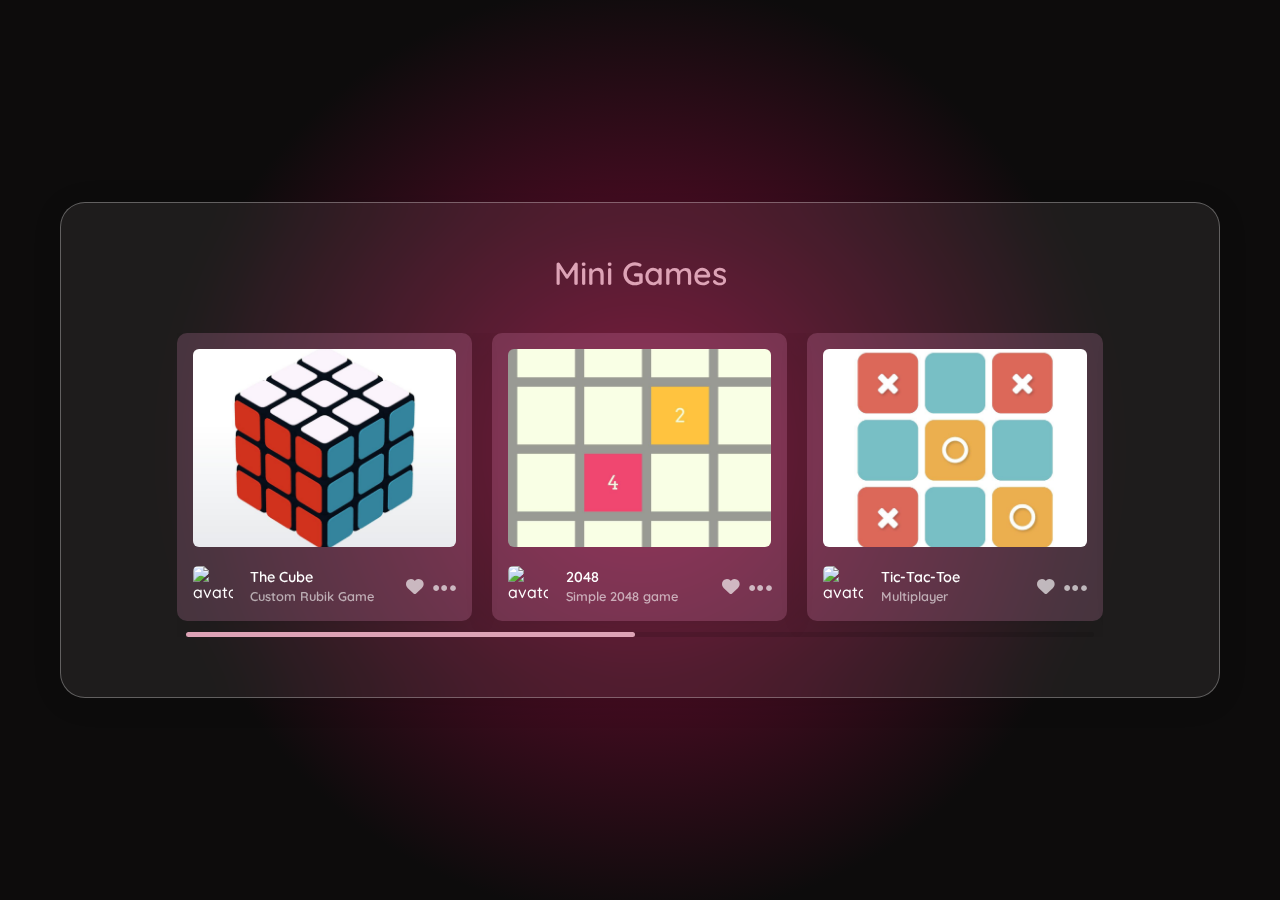
==== index.html @ 0a88c2ac "Update index.html" ====
<!DOCTYPE html>
<html lang="en">

<head>
  <meta charset="UTF-8" />
  <meta name="viewport" content="viewport-fit=cover, width=device-width, initial-scale=1.0, minimum-scale=1.0, maximum-scale=2.0" />
  <title>Xelcio Mini Games</title>
  <meta name="robots" content="index, follow, archieve" />
  <meta name="keywords" content="xelcio, mini game, xelciolous, games" />
  <meta name="description" content="Fun and Free to Play Mini Games, Hope you enjoy the games!" />
  <link rel="icon" id="favIcon" type="image/png" href="https://www.svgrepo.com/show/132026/home.svg" />
  <link rel="mask-icon" id="appleFaviIcon" href="https://www.svgrepo.com/show/132026/home.svg" />
  <link rel="stylesheet" href="styling.css" />
  <link rel="stylesheet" href="https://cdnjs.cloudflare.com/ajax/libs/font-awesome/6.4.2/css/all.min.css" />
  <link rel="stylesheet" href="https://cdn.jsdelivr.net/npm/swiper@10/swiper-bundle.min.css" />
  <script src="https://cdn.jsdelivr.net/npm/swiper@10/swiper-bundle.min.js"></script>
  <style>
    .loader {
      border: 16px solid #f3f3f3;
      border-radius: 50%;
      border-top: 16px solid #3498db;
      width: 120px;
      height: 120px;
      -webkit-animation: spin 2s linear infinite; /* Safari */
      animation: spin 2s linear infinite;
      position: fixed;
      top: 50%;
      left: 50%;
      margin-top: -60px; /* Sesuaikan dengan setengah dari tinggi loader */
      margin-left: -60px; /* Sesuaikan dengan setengah dari lebar loader */
      z-index: 9999; /* Menempatkan loader di atas konten lain */
      display: none; /* Mulai dengan menyembunyikan loader */
    }
  
    @-webkit-keyframes spin {
      0% { -webkit-transform: rotate(0deg); }
      100% { -webkit-transform: rotate(360deg); }
    }
  
    @keyframes spin {
      0% { transform: rotate(0deg); }
      100% { transform: rotate(360deg); }
    }
  </style>
  
</head>

<body>
  <div id="loader" class="loader"></div>
  <section>
    <div class="recipe-container">
      <h1>Mini Games</h1>
      <div class="swiper">
        <div class="swiper-wrapper">
          <div class="swiper-slide post">
            <img class="post-img" src="/src/rubik-preview.jpeg" alt="Rubik" />

            <div class="post-body">
              <img class="post-avatar" src="https://raw.githubusercontent.com/XELCIO/personal/main/games/the-cube-master/assets/icons/android-chrome-192x192.png" alt="avatar" />
              <div class="post-detail">
                <h2 class="post-name" onclick="redirectToCube()">The Cube</h2>
                <p class="post-author">Custom Rubik Game</p>
              </div>

              <div class="post-actions">
                <a class="post-like" href="javascript:void(0)"><i class="fas fa-heart"></i></a>
                <button class="post-actions-controller" data-target="post1" aria-controls="post-actions-content" aria-expanded="false">
                  <i class="fa-solid fa-ellipsis fa-2xl"></i>
                </button>
                <div class="post-actions-content" id="post1" data-visible="false" aria-hidden="true">
                  <ul role="list" class="grid-flow" data-spacing="small">
                    <li onclick="redirectToCube()">
                      <a class="post-actions-link" href="/games/the-cube-master/index.html">
                        <i class="fa-solid fa-gamepad"></i>
                        <span>Play</span>
                      </a>
                    </li>
                    <li>
                      <a class="post-actions-link" href="https://t.me/Xelcio">
                        <i class="fa-solid fa-message"></i>
                        <span>Report Bug/Error</span>
                      </a>
                    </li>
                    <li>
                      <a class="post-actions-link" href="https://heylink.me/xelcio/">
                        <i class="fa-solid fa-user-plus"></i>
                        <span>Follow my socials</span>
                      </a>
                    </li>
                  </ul>
                </div>
              </div>
            </div>
          </div>

          <div class="swiper-slide post">
            <img class="post-img" src="/src/2048-preview.jpeg" alt="2048"/>

            <div class="post-body">
              <img class="post-avatar" src="https://i.pinimg.com/564x/13/f5/0c/13f50c80a451c7d070d4f2d8f59843c3.jpg" alt="avatar" />
              <div class="post-detail">
                <h2 class="post-name" onclick="redirectTo2048()">2048</h2>
                <p class="post-author">Simple 2048 game</p>
              </div>

              <div class="post-actions">
                <a class="post-like" href="javascript:void(0)"><i class="fas fa-heart"></i></a>
                <button class="post-actions-controller" data-target="post2" aria-controls="post-actions-content" aria-expanded="false">
                  <i class="fa-solid fa-ellipsis fa-2xl"></i>
                </button>
                <div class="post-actions-content" id="post2" data-visible="false" aria-hidden="true">
                  <ul role="list" class="grid-flow" data-spacing="small">
                    <li onclick="redirectTo2048()">
                      <a class="post-actions-link" href="/games/2048/index.html">
                        <i class="fa-solid fa-gamepad"></i>
                        <span>Play</span>
                      </a>
                    </li>
                    <li>
                      <a class="post-actions-link" href="https://t.me/Xelcio">
                        <i class="fa-solid fa-message"></i>
                        <span>Report Bug/Error</span>
                      </a>
                    </li>
                    <li>
                      <a class="post-actions-link" href="https://heylink.me/xelcio/">
                        <i class="fa-solid fa-user-plus"></i>
                        <span>Follow my socials</span>
                      </a>
                    </li>
                  </ul>
                </div>
              </div>
            </div>
          </div>

          <div class="swiper-slide post">
            <img class="post-img" src="/src/ttc-preview.jpeg" alt="TicTacToe"/>

            <div class="post-body">
              <img class="post-avatar" src="https://www.svgrepo.com/show/288296/tic-tac-toe.svg" alt="avatar" />
              <div class="post-detail">
                <h2 class="post-name" onclick="redirectToTicTacToe()">Tic-Tac-Toe</h2>
                <p class="post-author">Multiplayer</p>
              </div>

              <div class="post-actions">
                <a class="post-like" href="javascript:void(0)"><i class="fas fa-heart"></i></a>
                <button class="post-actions-controller" data-target="post3" aria-controls="post-actions-content" aria-expanded="false">
                  <i class="fa-solid fa-ellipsis fa-2xl"></i>
                </button>
                <div class="post-actions-content" id="post3" data-visible="false" aria-hidden="true">
                  <ul role="list" class="grid-flow" data-spacing="small">
                    <li onclick="redirectToTicTacToe()">
                      <a class="post-actions-link" href="/games/tic-tac-toe/index.html">
                        <i class="fa-solid fa-gamepad"></i>
                        <span>Play</span>
                      </a>
                    </li>
                    <li>
                      <a class="post-actions-link" href="https://t.me/Xelcio">
                        <i class="fa-solid fa-message"></i>
                        <span>Report Bug/Error</span>
                      </a>
                    </li>
                    <li>
                      <a class="post-actions-link" href="https://heylink.me/xelcio/">
                        <i class="fa-solid fa-user-plus"></i>
                        <span>Follow my socials</span>
                      </a>
                    </li>
                  </ul>
                </div>
              </div>
            </div>
          </div>

          <div class="swiper-slide post">
            <img class="post-img" src="/src/sdk-preview.jpeg" alt="Sudoku" />

            <div class="post-body">
              <img class="post-avatar" src="https://www.svgrepo.com/show/210347/sudoku.svg" alt="avatar" />
              <div class="post-detail">
                <h2 class="post-name" onclick="redirectToSudoku()">Sudoku</h2>
                <p class="post-author">Intermediate level</p>
              </div>

              <div class="post-actions">
                <a class="post-like" href="javascript:void(0)"><i class="fas fa-heart"></i></a>
                <button class="post-actions-controller" data-target="post4" aria-controls="post-actions-content" aria-expanded="false">
                  <i class="fa-solid fa-ellipsis fa-2xl"></i>
                </button>
                <div class="post-actions-content" id="post4" data-visible="false" aria-hidden="true">
                  <ul role="list" class="grid-flow" data-spacing="small">
                    <li onclick="redirectToSudoku()">
                      <a class="post-actions-link" href="/games/sudoku/index.html">
                        <i class="fa-solid fa-gamepad"></i>
                        <span>Play</span>
                      </a>
                    </li>
                    <li>
                      <a class="post-actions-link" href="https://t.me/Xelcio">
                        <i class="fa-solid fa-message"></i>
                        <span>Report Bug/Error</span>
                      </a>
                    </li>
                    <li>
                      <a class="post-actions-link" href="https://heylink.me/xelcio/">
                        <i class="fa-solid fa-user-plus"></i>
                        <span>Follow my socials</span>
                      </a>
                    </li>
                  </ul>
                </div>
              </div>
            </div>
          </div>

          <div class="swiper-slide post">
            <img class="post-img" src="/src/tower-preview.jpeg" alt="Tower"/>

            <div class="post-body">
              <img class="post-avatar" src="https://www.svgrepo.com/show/476763/stack.svg" alt="avatar" />
              <div class="post-detail">
                <h2 class="post-name" onclick="redirectToTowerBlock()">Tower Block</h2>
                <p class="post-author">Endless tower block</p>
              </div>

              <div class="post-actions">
                <a class="post-like" href="javascript:void(0)"><i class="fas fa-heart"></i></a>
                <button class="post-actions-controller" data-target="post5" aria-controls="post-actions-content" aria-expanded="false">
                  <i class="fa-solid fa-ellipsis fa-2xl"></i>
                </button>
                <div class="post-actions-content" id="post5" data-visible="false" aria-hidden="true">
                  <ul role="list" class="grid-flow" data-spacing="small">
                    <li onclick="redirectToTowerBlock()">
                      <a class="post-actions-link" href="/games/tower-block/index.html">
                        <i class="fa-solid fa-gamepad"></i>
                        <span>Play</span>
                      </a>
                    </li>
                    <li>
                      <a class="post-actions-link" href="https://t.me/Xelcio">
                        <i class="fa-solid fa-message"></i>
                        <span>Report Bug/Error</span>
                      </a>
                    </li>
                    <li>
                      <a class="post-actions-link" href="https://heylink.me/xelcio/">
                        <i class="fa-solid fa-user-plus"></i>
                        <span>Follow my socials</span>
                      </a>
                    </li>
                  </ul>
                </div>
              </div>
            </div>
          </div>

          <div class="swiper-slide post">
            <img class="post-img" src="/src/places-preview.jpeg" alt="Xelcio"/>

            <div class="post-body">
              <img class="post-avatar" src="/src/xelcio.jpeg" alt="avatar" />
              <div class="post-detail">
                <h2 class="post-name" onclick="redirectToSliders()">Xelcio</h2>
                <p class="post-author">Places</p>
              </div>

              <div class="post-actions">
                <a class="post-like" href="javascript:void(0)"><i class="fas fa-heart"></i></a>
                <button class="post-actions-controller" data-target="post6" aria-controls="post-actions-content" aria-expanded="false">
                  <i class="fa-solid fa-ellipsis fa-2xl"></i>
                </button>
                <div class="post-actions-content" id="post6" data-visible="false" aria-hidden="true">
                  <ul role="list" class="grid-flow" data-spacing="small">
                    <li  onclick="redirectToSliders()">
                      <a class="post-actions-link" href="/others/sliders/index.html">
                        <i class="fa-solid fa-gamepad"></i>
                        <span>Play</span>
                      </a>
                    </li>
                    <li>
                      <a class="post-actions-link" href="https://t.me/Xelcio">
                        <i class="fa-solid fa-message"></i>
                        <span>Report Bug/Error</span>
                      </a>
                    </li>
                    <li>
                      <a class="post-actions-link" href="https://heylink.me/xelcio/">
                        <i class="fa-solid fa-user-plus"></i>
                        <span>Follow my socials</span>
                      </a>
                    </li>
                  </ul>
                </div>
              </div>
            </div>
          </div>
        </div>
        <div class="swiper-scrollbar"></div>
      </div>
    </div>
  </section>
  <script>
    function redirectToCube() {
      window.location.href = '/games/the-cube-master/index.html';
    }

    function redirectTo2048() {
      window.location.href = '/games/2048/index.html';
    }

    function redirectToSudoku() {
      window.location.href = '/games/sudoku/index.html';
    }

    function redirectToTetris() {
      window.location.href = '/games/tetris/index.html';
    }

    function redirectToTicTacToe() {
      window.location.href = '/games/tic-tac-toe/index.html';
    }

    function redirectToTowerBlock() {
      window.location.href = '/games/tower-block/index.html';
    }

    function redirectToSliders() {
      window.location.href = '/others/sliders/index.html';
    }
  </script>
  <script>
    // Menampilkan loader saat pengguna berpindah halaman
    document.addEventListener('DOMContentLoaded', function () {
      document.body.classList.add('loading');
    });
  
    // Menyembunyikan loader saat konten halaman selesai dimuat
    window.addEventListener('load', function () {
      document.body.classList.remove('loading');
    });
  </script>  
  <script src="control.js"></script>
</body>

</html>
---- styling.css ----
@import url("https://fonts.googleapis.com/css2?family=Quicksand:wght@300;400;500;600&family=Roboto:wght@500;700&display=swap");

:root {
  --clr-text: hsl(0, 0%, 100%);
}

* {
  box-sizing: border-box;
  padding: 0;
  margin: 0;
  font-family: "Quicksand", sans-serif;
}

body {
  display: flex;
  justify-content: center;
  align-items: center;
  background: rgba(13, 12, 12, 1);
  background: radial-gradient(
    circle,
    rgba(115, 12, 50, 1) 5%,
    rgba(13, 12, 12, 1) 60%
  );
  min-height: 100vh;
}

section {
  display: flex;
  flex-direction: column;
  justify-content: center;
  align-items: center;
  width: 100%;
  padding: 60px;
}

.recipe-container {
  background: rgba(189, 181, 181, 0.1);
  box-shadow: 0 4px 30px rgba(0, 0, 0, 0.1);
  backdrop-filter: blur(20px);
  -webkit-backdrop-filter: blur(20px);
  border: 1px solid rgba(255, 255, 255, 0.3);
  border-radius: 25px;
  padding: 30px 0;
  width: min(1200px, 100%);
}

.recipe-container h1 {
  font-size: 2rem;
  font-weight: 600;
  text-align: center;
  color: #dda3b6;
  margin: 20px 0 40px;
}

.swiper {
  width: 80%;
  height: 100%;
  margin-bottom: 30px;
}

.swiper-scrollbar {
  --swiper-scrollbar-bottom: 0;
  --swiper-scrollbar-drag-bg-color: #dda3b6;
  --swiper-scrollbar-size: 5px;
}

.post {
  max-width: 400px;
  font-size: 1rem;
  font-weight: 500;
  color: var(--clr-text);
  background: rgba(236, 149, 200, 0.2);
  box-shadow: 0 4px 30px rgba(0, 0, 0, 0.1);
  border-radius: 10px;
  padding: 16px 16px 0;
  margin-bottom: 16px;
}

.post-detail {
  margin-left: 10px;
}

.post-img {
  width: 100%;
  max-width: 400px;
  object-fit: cover;
  overflow: hidden;
  aspect-ratio: 4/3;
  border-radius: 6px;
  user-select: none;
  pointer-events: none;
}

.post-body {
  display: grid;
  grid-template-columns: 15% 60% 20%;
  align-items: center;
  gap: 8px;
  padding: 15px 0;
  cursor: default;
}

.post-name {
  font-size: 0.9rem;
  font-weight: 600;
  margin-bottom: 2px;
  overflow: hidden;
  text-overflow: ellipsis;
  white-space: nowrap;
}

.post-author {
  width: fit-content;
  font-size: 0.8rem;
  font-weight: 600;
  opacity: 0.6;
  color: var(--clr-text);
}

.post-avatar {
  width: 40px;
  aspect-ratio: 1/1;
  object-fit: cover;
  border-radius: 5px;
  cursor: pointer;
}

.post-actions {
  position: relative;
}

.post-actions-content {
  position: absolute;
  bottom: 130%;
  right: 0;
  padding: 8px;
  border-radius: 8px;
  background: rgba(172, 172, 172, 0.2);
  backdrop-filter: blur(10px);
  -webkit-backdrop-filter: blur(10px);
  box-shadow: 2px 2px 10px 2px hsl(0, 0%, 0%, 0.25);
  transition: opacity 0.25s, scale 0.25s;
  transform-origin: bottom right;
}

.post-actions-content[data-visible="false"] {
  pointer-events: none;
  opacity: 0;
  scale: 0;
}

.post-actions-content[data-visible="true"] {
  pointer-events: unset;
  scale: 1;
  opacity: 1;
}

.post-actions-content li {
  padding: 0.5rem 0.65rem;
  border-radius: 0.25rem;
  list-style: none;
}

.post-actions-content li:is(:hover, :focus-within) {
  background-color: rgba(248, 132, 169, 0.7);
}

.post-actions-link {
  width: max-content;
  display: grid;
  grid-template-columns: 1rem 1fr;
  align-items: center;
  gap: 0.6rem;
  color: inherit;
  text-decoration: none;
  cursor: pointer;
}

.post-like {
  text-decoration: none;
  color: var(--clr-text);
  margin-right: 5px;
  font-size: 1.1rem;
  opacity: 0.65;
  border-radius: 50%;
  overflow: hidden;
  transition: all 0.35s ease;
}

.post-actions-controller {
  border: 0;
  background: none;
  color: var(--clr-text);
  cursor: pointer;
  opacity: 0.65;
}

.post-like:hover,
.post-actions-controller:hover {
  opacity: 1;
}

.post-like:focus {
  outline: none;
}

.post-like.active {
  color: rgb(255, 0, 0);
  opacity: 1;
  transform: scale(1.2);
}

/* MEDIA QUERIES */

@media (max-width: 1200px) {
  .swiper {
    width: 80%;
  }
}

@media (max-width: 900px) {
  #recipes {
    padding: 60px 80px;
  }

  .swiper {
    width: 50%;
  }
}

@media (max-width: 765px) {
  .swiper {
    width: 70%;
  }
}

@media (max-width: 550px) {
  #recipes {
    padding: 40px 40px;
  }

  .swiper {
    width: 80%;
  }
}
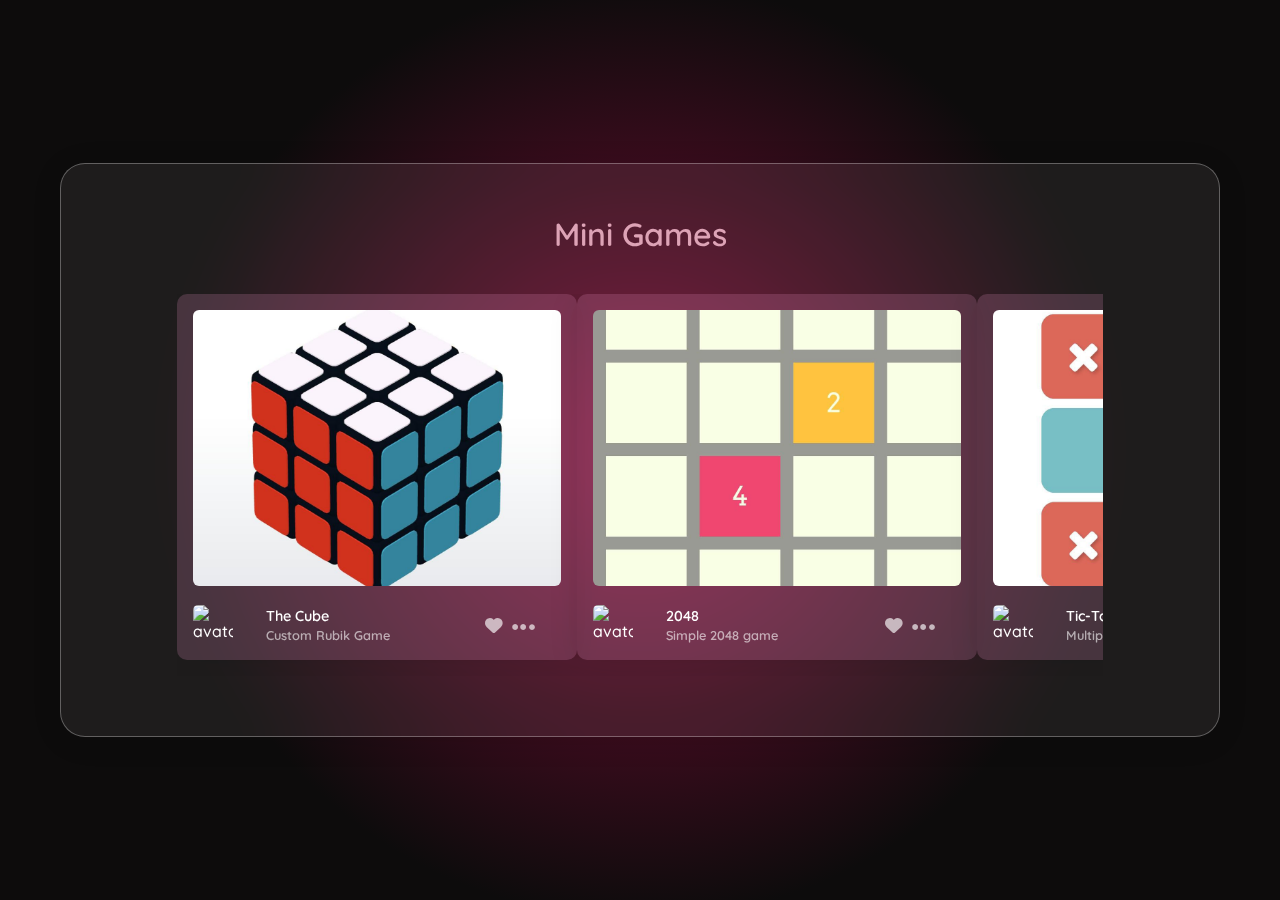
==== commit 09b6a549: "Update index.html" ====
--- a/index.html
+++ b/index.html
@@ -5,44 +5,39 @@
   <meta charset="UTF-8" />
   <meta name="viewport" content="viewport-fit=cover, width=device-width, initial-scale=1.0, minimum-scale=1.0, maximum-scale=2.0" />
   <title>Xelcio Mini Games</title>
-  <meta name="robots" content="index, follow, archieve" />
+  <meta name="robots" content="index, follow, archive" />
   <meta name="keywords" content="xelcio, mini game, xelciolous, games" />
   <meta name="description" content="Fun and Free to Play Mini Games, Hope you enjoy the games!" />
+
+  <!-- Open Graph Meta Tags -->
+  <meta property="og:title" content="Xelcio Mini Games" />
+  <meta property="og:description" content="Fun and Free to Play Mini Games, Hope you enjoy the games!" />
+  <meta property="og:image" content="https://www.svgrepo.com/show/132026/home.svg" />
+  <meta property="og:url" content="https://xelciolous.netlify.app/" />
+  <meta property="og:type" content="website" />
+
+  <!-- Twitter Card Meta Tags -->
+  <meta name="twitter:card" content="summary_large_image" />
+  <meta name="twitter:title" content="Xelcio Mini Games" />
+  <meta name="twitter:description" content="Fun and Free to Play Mini Games, Hope you enjoy the games!" />
+  <meta name="twitter:image" content="https://www.svgrepo.com/show/132026/home.svg" />
+  
+  <!-- Preconnect/Prefetch -->
+  <link rel="preconnect" href="https://cdnjs.cloudflare.com" />
+  <link rel="preconnect" href="https://cdn.jsdelivr.net" />
+  <link rel="dns-prefetch" href="https://cdnjs.cloudflare.com" />
+  <link rel="dns-prefetch" href="https://cdn.jsdelivr.net" />
+
   <link rel="icon" id="favIcon" type="image/png" href="https://www.svgrepo.com/show/132026/home.svg" />
+  <link rel="amphtml" href="https://xelciolous.netlify.app/AMP/">
+  <link rel="canonical" href="https://xelciolous.netlify.app/">
   <link rel="mask-icon" id="appleFaviIcon" href="https://www.svgrepo.com/show/132026/home.svg" />
   <link rel="stylesheet" href="styling.css" />
   <link rel="stylesheet" href="https://cdnjs.cloudflare.com/ajax/libs/font-awesome/6.4.2/css/all.min.css" />
   <link rel="stylesheet" href="https://cdn.jsdelivr.net/npm/swiper@10/swiper-bundle.min.css" />
-  <script src="https://cdn.jsdelivr.net/npm/swiper@10/swiper-bundle.min.js"></script>
-  <style>
-    .loader {
-      border: 16px solid #f3f3f3;
-      border-radius: 50%;
-      border-top: 16px solid #3498db;
-      width: 120px;
-      height: 120px;
-      -webkit-animation: spin 2s linear infinite; /* Safari */
-      animation: spin 2s linear infinite;
-      position: fixed;
-      top: 50%;
-      left: 50%;
-      margin-top: -60px; /* Sesuaikan dengan setengah dari tinggi loader */
-      margin-left: -60px; /* Sesuaikan dengan setengah dari lebar loader */
-      z-index: 9999; /* Menempatkan loader di atas konten lain */
-      display: none; /* Mulai dengan menyembunyikan loader */
-    }
   
-    @-webkit-keyframes spin {
-      0% { -webkit-transform: rotate(0deg); }
-      100% { -webkit-transform: rotate(360deg); }
-    }
-  
-    @keyframes spin {
-      0% { transform: rotate(0deg); }
-      100% { transform: rotate(360deg); }
-    }
-  </style>
-  
+  <script defer src="https://cdn.jsdelivr.net/npm/swiper@10/swiper-bundle.min.js"></script>
+  <meta name="google-site-verification" content="eZSlaV9WZyPRnoFShrT1Wc8ijveb8VJ88bMMTvBbeNY" />
 </head>
 
 <body>
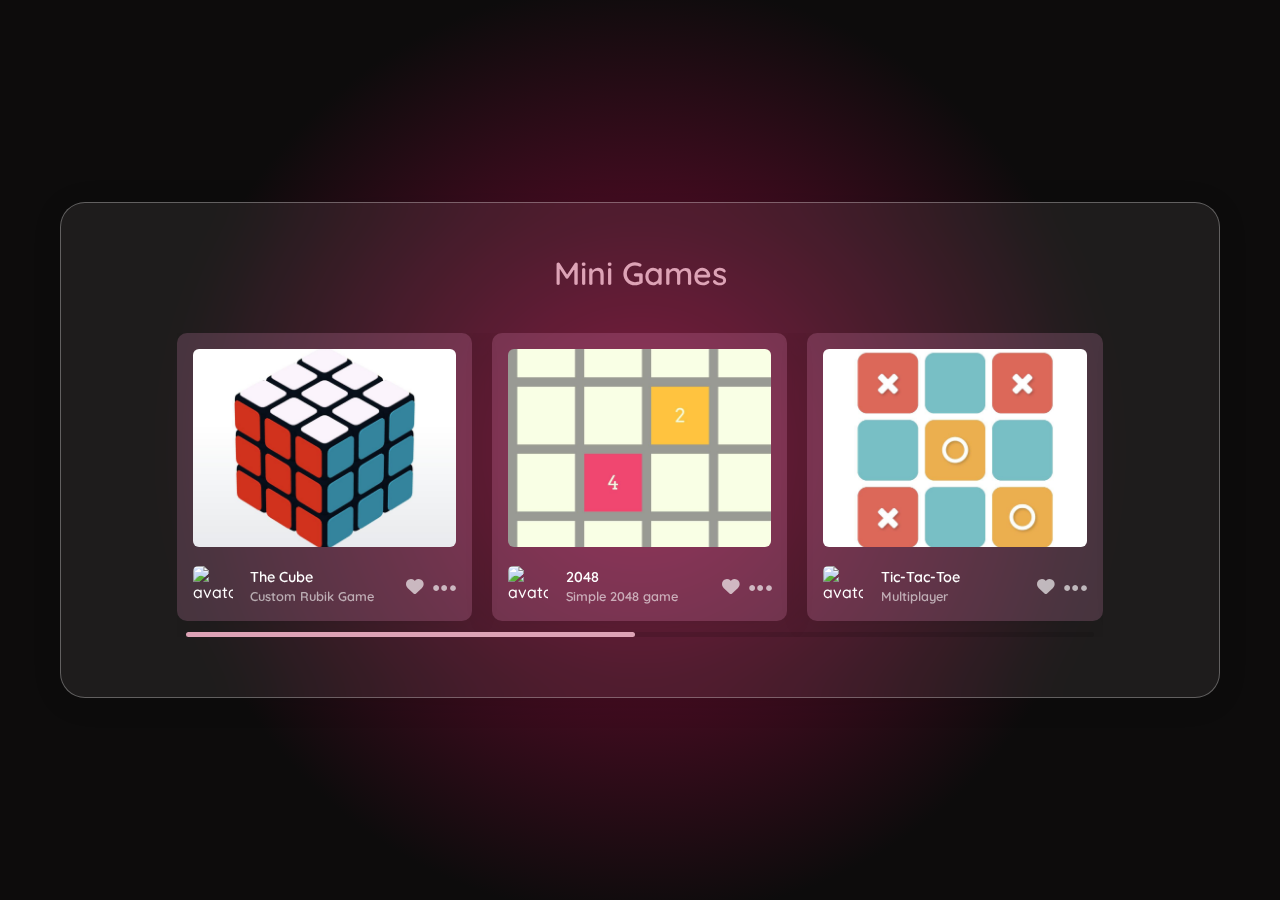
==== commit 08920e6c: "Update index.html" ====
--- a/index.html
+++ b/index.html
@@ -36,7 +36,7 @@
   <link rel="stylesheet" href="https://cdnjs.cloudflare.com/ajax/libs/font-awesome/6.4.2/css/all.min.css" />
   <link rel="stylesheet" href="https://cdn.jsdelivr.net/npm/swiper@10/swiper-bundle.min.css" />
   
-  <script defer src="https://cdn.jsdelivr.net/npm/swiper@10/swiper-bundle.min.js"></script>
+  <script src="https://cdn.jsdelivr.net/npm/swiper@10/swiper-bundle.min.js"></script>
   <meta name="google-site-verification" content="eZSlaV9WZyPRnoFShrT1Wc8ijveb8VJ88bMMTvBbeNY" />
 </head>
 
